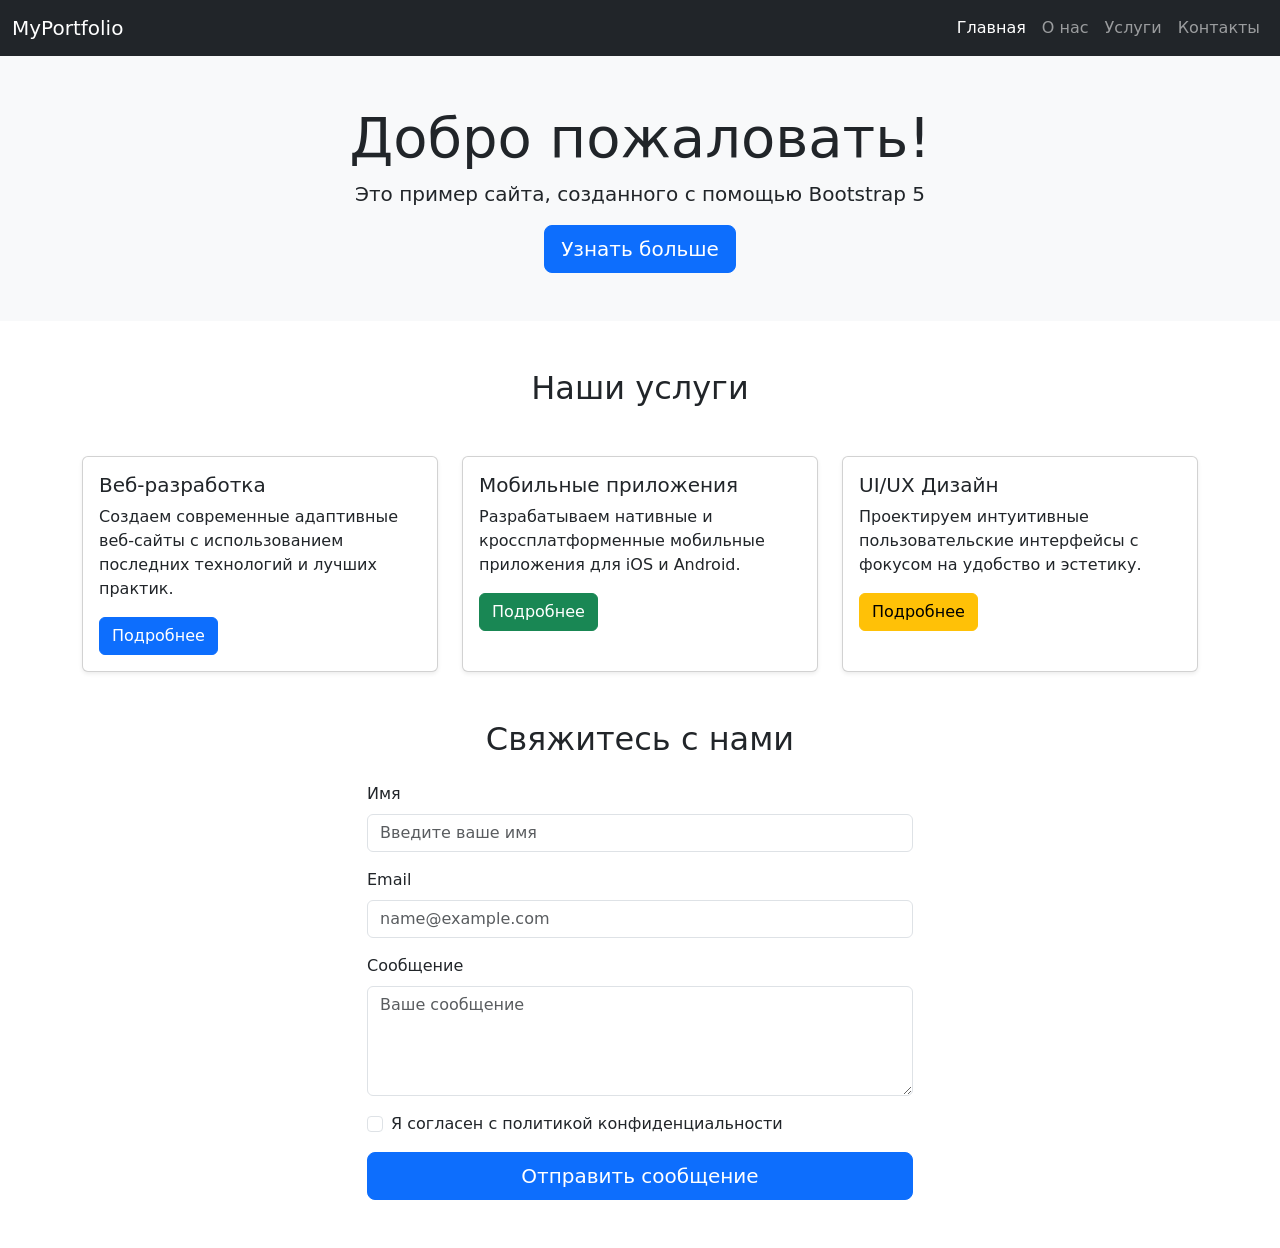
==== index.html @ 5bf91ae6 "Initial commit" ====
<!DOCTYPE html>
<html lang="en">

<head>
    <meta charset="UTF-8">
    <meta name="viewport" content="width=device-width, initial-scale=1.0">
    <title>Bootstrab Lab</title>
    <link href="https://cdn.jsdelivr.net/npm/bootstrap@5.3.8/dist/css/bootstrap.min.css" rel="stylesheet"
        integrity="sha384-sRIl4kxILFvY47J16cr9ZwB07vP4J8+LH7qKQnuqkuIAvNWLzeN8tE5YBujZqJLB" crossorigin="anonymous">
    <link rel="stylesheet" href="custom.css">
</head>

<body>
    <!-- Навигационная панель -->
    <nav class="navbar navbar-expand-lg navbar-dark bg-dark">
        <div class="container-fluid">
            <a class="navbar-brand" href="#">MyPortfolio</a>
            <!-- Кнопка для мобильного меню -->
            <button class="navbar-toggler" type="button" data-bs-toggle="collapse" data-bs-target="#navbarNav"
                aria-controls="navbarNav" aria-expanded="false" aria-label="Toggle navigation">
                <span class="navbar-toggler-icon"></span>
            </button>
            <!-- Пункты меню -->
            <div class="collapse navbar-collapse" id="navbarNav">
                <ul class="navbar-nav ms-auto">
                    <li class="nav-item">
                        <a class="nav-link active" href="#home">Главная</a>
                    </li>
                    <li class="nav-item">
                        <a class="nav-link" href="#about">О нас</a>
                    </li>
                    <li class="nav-item">
                        <a class="nav-link" href="#services">Услуги</a>
                    </li>
                    <li class="nav-item">
                        <a class="nav-link" href="#contact">Контакты</a>
                    </li>
                </ul>
            </div>
        </div>
    </nav>
    <!-- Hero секция -->
    <div class="container-fluid bg-light py-5" id="home">
        <div class="container text-center">
            <h1 class="display-4">Добро пожаловать!</h1>
            <p class="lead">Это пример сайта, созданного с помощью Bootstrap 5</p>
            <button class="btn btn-primary btn-lg">Узнать больше</button>
        </div>
    </div>

    <!-- Секция с карточками -->
    <div class="container my-5" id="services">
        <h2 class="text-center mb-5">Наши услуги</h2>
        <div class="row g-4">
            <!-- Карточка 1 -->
            <div class="col-12 col-md-6 col-lg-4">
                <div class="card h-100 shadow-sm">
                    <div class="card-body">
                        <h5 class="card-title">Веб-разработка</h5>
                        <p class="card-text">
                            Создаем современные адаптивные веб-сайты с использованием
                            последних технологий и лучших практик.
                        </p>
                        <a href="#" class="btn btn-primary">Подробнее</a>
                    </div>
                </div>
            </div>
            <!-- Карточка 2 -->
            <div class="col-12 col-md-6 col-lg-4">
                <div class="card h-100 shadow-sm">
                    <div class="card-body">
                        <h5 class="card-title">Мобильные приложения</h5>
                        <p class="card-text">
                            Разрабатываем нативные и кроссплатформенные мобильные приложения
                            для iOS и Android.
                        </p>
                        <a href="#" class="btn btn-success">Подробнее</a>
                    </div>
                </div>
            </div>
            <!-- Карточка 3 -->
            <div class="col-12 col-md-6 col-lg-4">
                <div class="card h-100 shadow-sm">
                    <div class="card-body">
                        <h5 class="card-title">UI/UX Дизайн</h5>
                        <p class="card-text">
                            Проектируем интуитивные пользовательские интерфейсы с фокусом на
                            удобство и эстетику.
                        </p>
                        <a href="#" class="btn btn-warning">Подробнее</a>
                    </div>
                </div>
            </div>
        </div>
    </div>

    <!-- Секция с формой -->
    <div class="container my-5" id="contact">
        <div class="row justify-content-center">
            <div class="col-lg-6">
                <h2 class="text-center mb-4">Свяжитесь с нами</h2>
                <form id="contactForm" class="needs-validation" novalidate>
                    <!-- Имя -->
                    <div class="mb-3">
                        <label for="name" class="form-label">Имя</label>
                        <input type="text" class="form-control" id="name" placeholder="Введите ваше имя" required />
                        <div class="invalid-feedback">Пожалуйста, введите ваше имя</div>
                    </div>
                    <!-- Email -->
                    <div class="mb-3">
                        <label for="email" class="form-label">Email</label>
                        <input type="email" class="form-control" id="email" placeholder="name@example.com" required />
                        <div class="invalid-feedback">
                            Пожалуйста, введите корректный email
                        </div>
                    </div>
                    <!-- Сообщение -->
                    <div class="mb-3">
                        <label for="message" class="form-label">Сообщение</label>
                        <textarea class="form-control" id="message" rows="4" placeholder="Ваше сообщение"
                            required></textarea>
                        <div class="invalid-feedback">Пожалуйста, введите сообщение</div>
                    </div>
                    <!-- Checkbox -->
                    <div class="mb-3 form-check">
                        <input type="checkbox" class="form-check-input" id="agree" required />
                        <label class="form-check-label" for="agree">
                            Я согласен с политикой конфиденциальности
                        </label>
                        <div class="invalid-feedback">
                            Вы должны согласиться с условиями
                        </div>
                    </div>
                    <!-- Кнопка отправки -->
                    <div class="d-grid">
                        <button type="submit" class="btn btn-primary btn-lg">
                            Отправить сообщение
                        </button>
                    </div>
                </form>
            </div>
        </div>
    </div>

    <script>
        // Валидация формы Bootstrap
        (function () {
            "use strict";
            const form = document.getElementById("contactForm");
            form.addEventListener(
                "submit",
                function (event) {
                    if (!form.checkValidity()) {
                        event.preventDefault();
                        event.stopPropagation();
                    } else {
                        event.preventDefault();
                        alert("Форма успешно отправлена!");
                        form.reset();
                        form.classList.remove("was-validated");
                    }
                    form.classList.add("was-validated");
                },
                false
            );
        })();
    </script>

    <script src="https://cdn.jsdelivr.net/npm/bootstrap@5.3.8/dist/js/bootstrap.bundle.min.js"
        integrity="sha384-FKyoEForCGlyvwx9Hj09JcYn3nv7wiPVlz7YYwJrWVcXK/BmnVDxM+D2scQbITxI" crossorigin="anonymous">
        </script>

</body>

</html>
---- custom.css ----
.card {
    transition: transform 0.3s ease;

}

.card:hover {
    transform: scale(1.05);
}
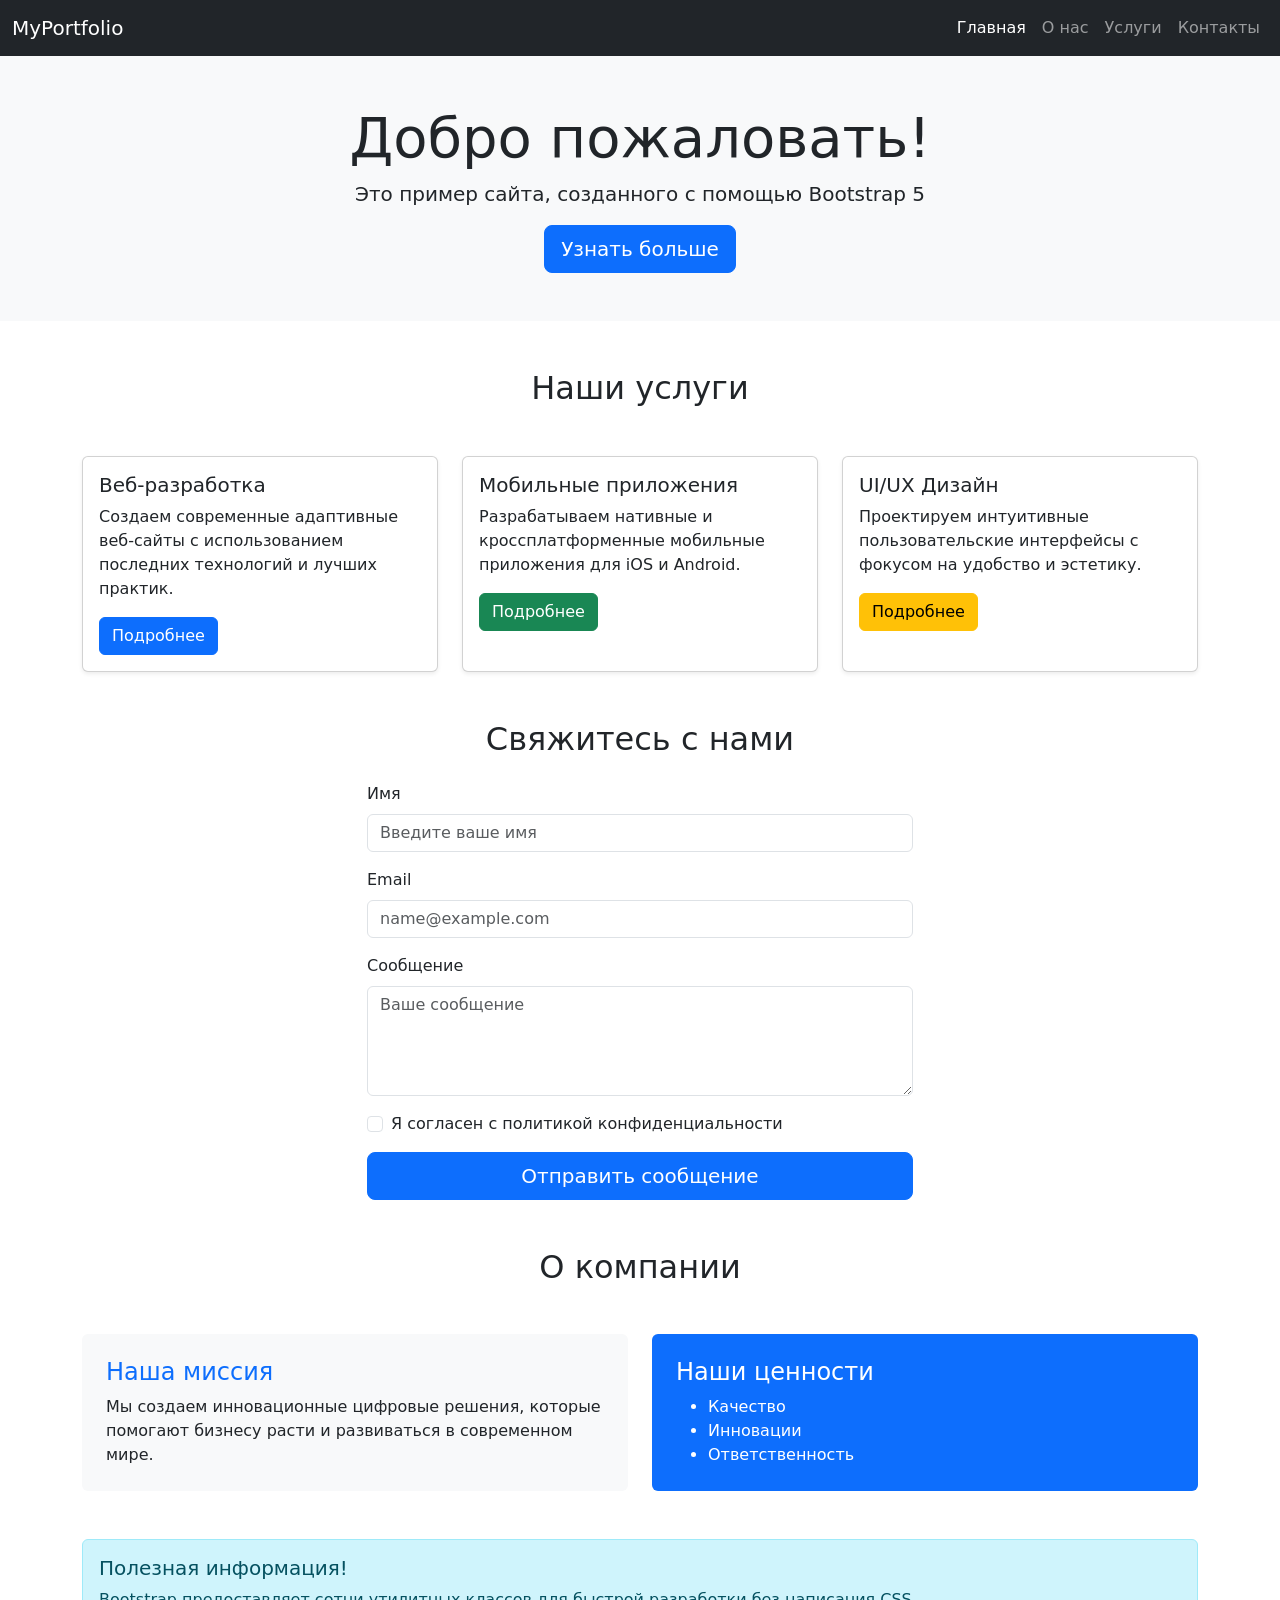
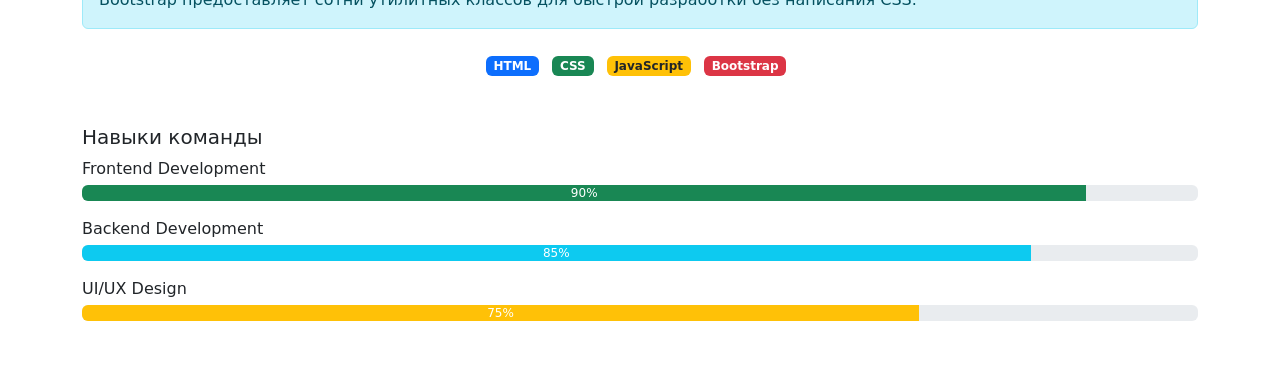
==== commit cf93b6cc: "Step 7: Bootstrap utility classes" ====
--- a/index.html
+++ b/index.html
@@ -138,6 +138,79 @@
                         </button>
                     </div>
                 </form>
+            </div>
+        </div>
+    </div>
+
+    <!-- Секция утилитных классов -->
+    <div class="container my-5" id="about">
+        <h2 class="text-center mb-5">О компании</h2>
+        <!-- Отступы и выравнивание -->
+        <div class="row">
+            <div class="col-md-6 mb-4">
+                <div class="p-4 bg-light rounded">
+                    <h4 class="text-primary">Наша миссия</h4>
+                    <p class="mb-0">
+                        Мы создаем инновационные цифровые решения, которые помогают
+                        бизнесу расти и развиваться в современном мире.
+                    </p>
+                </div>
+            </div>
+            <div class="col-md-6 mb-4">
+                <div class="p-4 bg-primary text-white rounded">
+                    <h4>Наши ценности</h4>
+                    <ul class="mb-0">
+                        <li>Качество</li>
+                        <li>Инновации</li>
+                        <li>Ответственность</li>
+                    </ul>
+                </div>
+            </div>
+        </div>
+        <!-- Примеры утилитных классов -->
+        <div class="alert alert-info mt-4" role="alert">
+            <h5 class="alert-heading">Полезная информация!</h5>
+            <p class="mb-0">
+                Bootstrap предоставляет сотни утилитных классов для быстрой разработки
+                без написания CSS.
+            </p>
+        </div>
+        <!-- Бейджи и кнопки -->
+        <div class="text-center mt-4">
+            <span class="badge bg-primary me-2">HTML</span>
+            <span class="badge bg-success me-2">CSS</span>
+            <span class="badge bg-warning text-dark me-2">JavaScript</span>
+            <span class="badge bg-danger me-2">Bootstrap</span>
+        </div>
+        <!-- Прогресс-бары -->
+        <div class="mt-5">
+            <h5>Навыки команды</h5>
+            <div class="mb-3">
+                <label class="mb-1">Frontend Development</label>
+                <div class="progress">
+                    <div class="progress-bar bg-success" role="progressbar" style="width: 90%" aria-valuenow="90"
+                        aria-valuemin="0" aria-valuemax="100">
+                        90%
+                    </div>
+                </div>
+            </div>
+            <div class="mb-3">
+                <label class="mb-1">Backend Development</label>
+                <div class="progress">
+                    <div class="progress-bar bg-info" role="progressbar" style="width: 85%" aria-valuenow="85"
+                        aria-valuemin="0" aria-valuemax="100">
+                        85%
+                    </div>
+                </div>
+            </div>
+            <div class="mb-3">
+                <label class="mb-1">UI/UX Design</label>
+                <div class="progress">
+                    <div class="progress-bar bg-warning" role="progressbar" style="width: 75%" aria-valuenow="75"
+                        aria-valuemin="0" aria-valuemax="100">
+                        75%
+                    </div>
+                </div>
             </div>
         </div>
     </div>
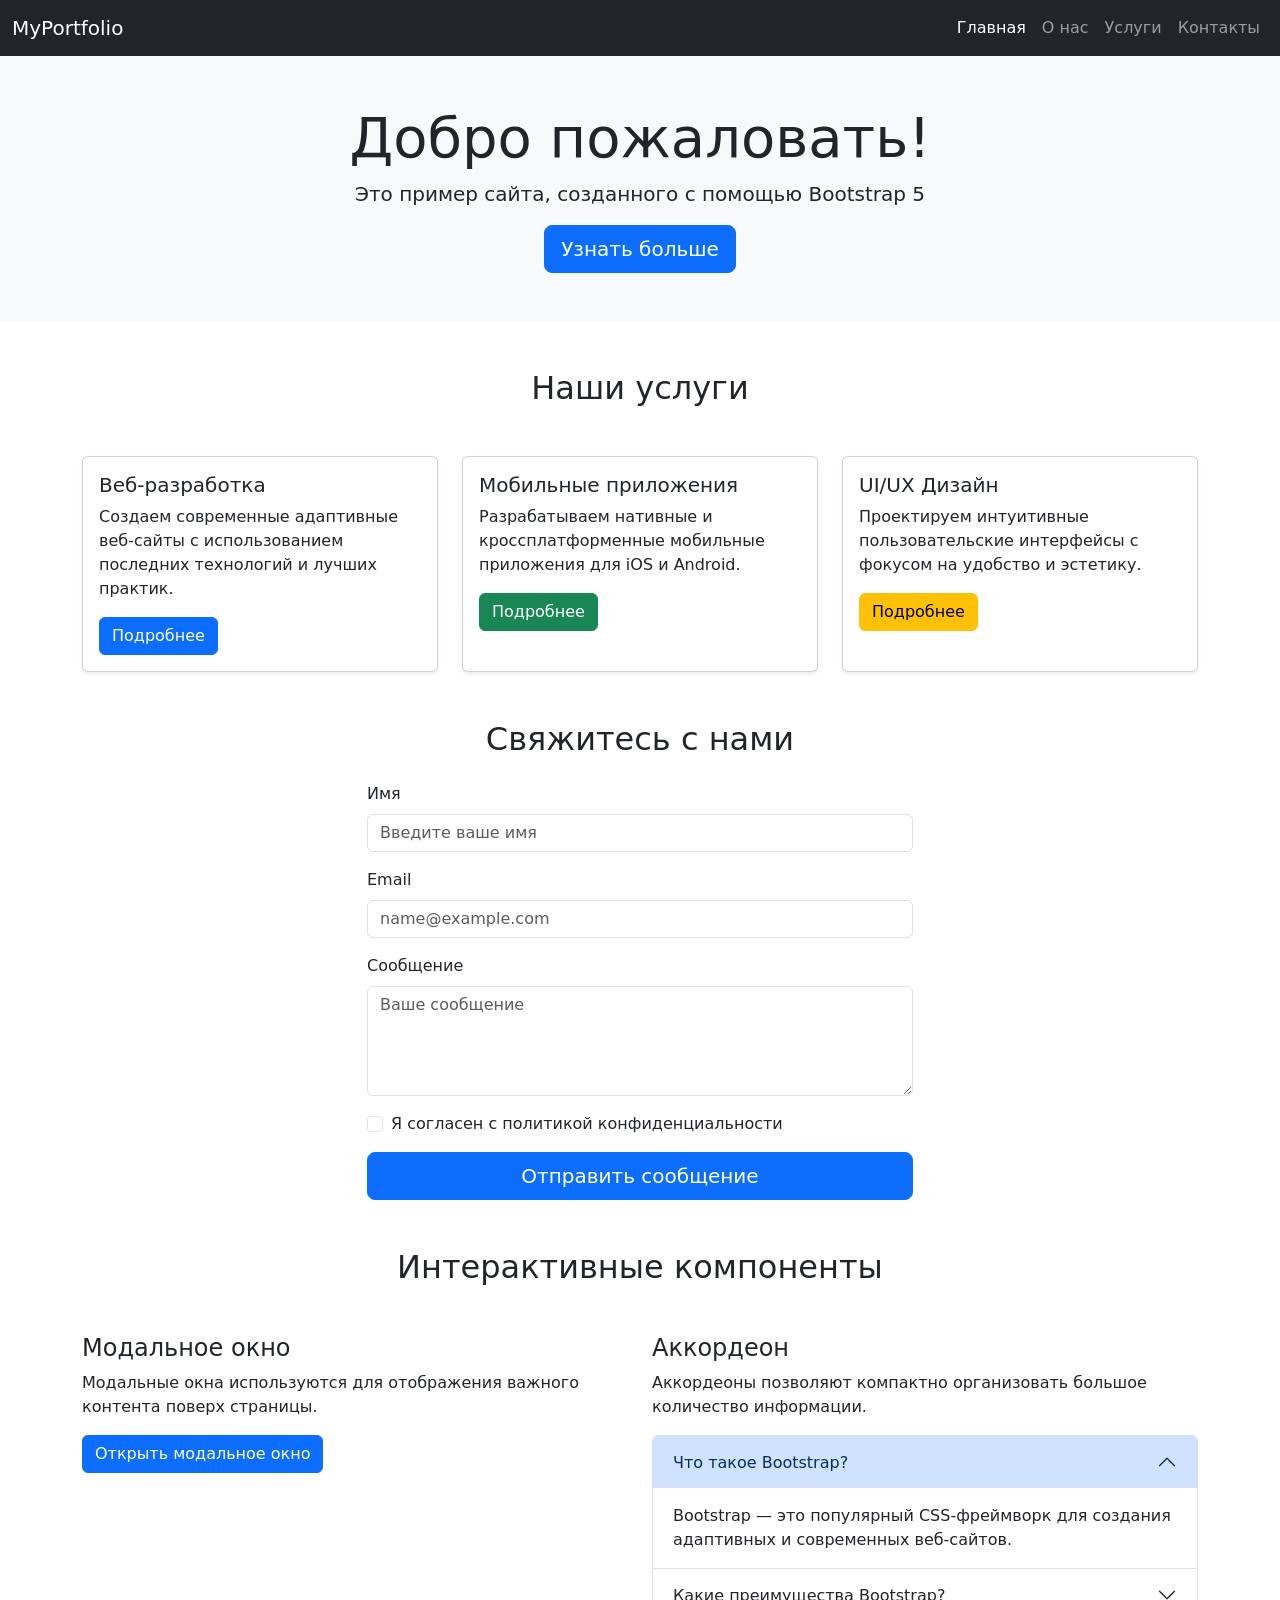
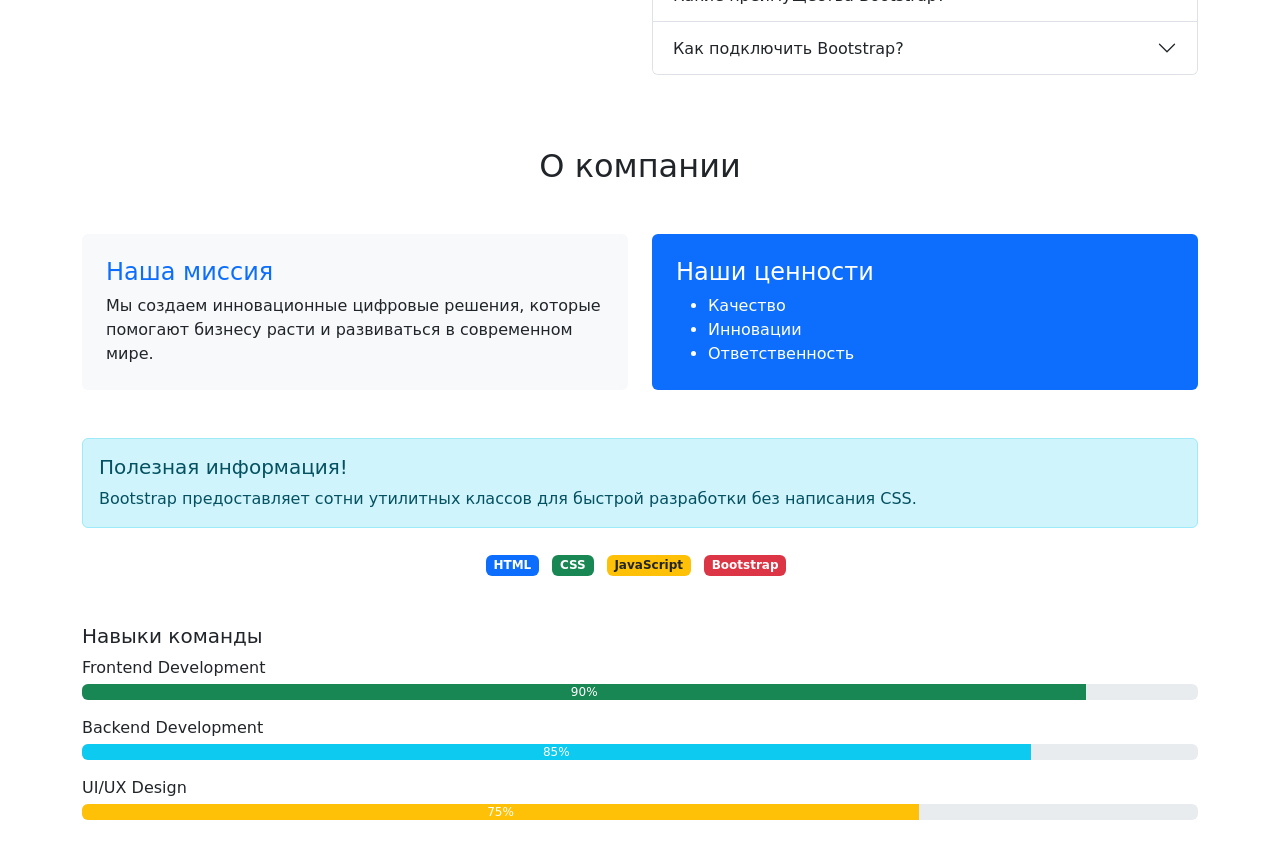
==== commit 83372891: "Step 8: Bootstrap modal and accordion" ====
--- a/index.html
+++ b/index.html
@@ -142,6 +142,111 @@
         </div>
     </div>
 
+    <!-- Секция с модальным окном и аккордеоном -->
+    <div class="container my-5">
+        <h2 class="text-center mb-5">Интерактивные компоненты</h2>
+        <div class="row">
+            <!-- Модальное окно -->
+            <div class="col-md-6 mb-4">
+                <h4>Модальное окно</h4>
+                <p>
+                    Модальные окна используются для отображения важного контента поверх
+                    страницы.
+                </p>
+                <!-- Кнопка открытия модального окна -->
+                <button type="button" class="btn btn-primary" data-bs-toggle="modal" data-bs-target="#exampleModal">
+                    Открыть модальное окно
+                </button>
+                <!-- Само модальное окно -->
+                <div class="modal fade" id="exampleModal" tabindex="-1" aria-labelledby="exampleModalLabel"
+                    aria-hidden="true">
+                    <div class="modal-dialog modal-dialog-centered">
+                        <div class="modal-content">
+                            <div class="modal-header">
+                                <h5 class="modal-title" id="exampleModalLabel">
+                                    Добро пожаловать!
+                                </h5>
+                                <button type="button" class="btn-close" data-bs-dismiss="modal"
+                                    aria-label="Close"></button>
+                            </div>
+                            <div class="modal-body">
+                                Это пример модального окна Bootstrap. Здесь может быть любой
+                                контент: текст, формы, изображения.
+                            </div>
+                            <div class="modal-footer">
+                                <button type="button" class="btn btn-secondary" data-bs-dismiss="modal">
+                                    Закрыть
+                                </button>
+                                <button type="button" class="btn btn-primary">
+                                    Сохранить изменения
+                                </button>
+                            </div>
+                        </div>
+                    </div>
+                </div>
+            </div>
+            <!-- Аккордеон -->
+            <div class="col-md-6 mb-4">
+                <h4>Аккордеон</h4>
+                <p>
+                    Аккордеоны позволяют компактно организовать большое количество
+                    информации.
+                </p>
+                <div class="accordion" id="accordionExample">
+                    <!-- Элемент 1 -->
+                    <div class="accordion-item">
+                        <h2 class="accordion-header" id="headingOne">
+                            <button class="accordion-button" type="button" data-bs-toggle="collapse"
+                                data-bs-target="#collapseOne" aria-expanded="true" aria-controls="collapseOne">
+                                Что такое Bootstrap?
+                            </button>
+                        </h2>
+                        <div id="collapseOne" class="accordion-collapse collapse show" aria-labelledby="headingOne"
+                            data-bs-parent="#accordionExample">
+                            <div class="accordion-body">
+                                Bootstrap — это популярный CSS-фреймворк для создания
+                                адаптивных и современных веб-сайтов.
+                            </div>
+                        </div>
+                    </div>
+                    <!-- Элемент 2 -->
+                    <div class="accordion-item">
+                        <h2 class="accordion-header" id="headingTwo">
+                            <button class="accordion-button collapsed" type="button" data-bs-toggle="collapse"
+                                data-bs-target="#collapseTwo" aria-expanded="false" aria-controls="collapseTwo">
+                                Какие преимущества Bootstrap?
+                            </button>
+                        </h2>
+                        <div id="collapseTwo" class="accordion-collapse collapse" aria-labelledby="headingTwo"
+                            data-bs-parent="#accordionExample">
+                            <div class="accordion-body">
+                                Быстрая разработка, готовые компоненты, адаптивность,
+                                кроссбраузерность и большое сообщество разработчиков.
+                            </div>
+                        </div>
+                    </div>
+                    <!-- Элемент 3 -->
+                    <div class="accordion-item">
+                        <h2 class="accordion-header" id="headingThree">
+                            <button class="accordion-button collapsed" type="button" data-bs-toggle="collapse"
+                                data-bs-target="#collapseThree" aria-expanded="false" aria-controls="collapseThree">
+                                Как подключить Bootstrap?
+                            </button>
+                        </h2>
+                        <div id="collapseThree" class="accordion-collapse collapse" aria-labelledby="headingThree"
+                            data-bs-parent="#accordionExample">
+                            <div class="accordion-body">
+                                Bootstrap можно подключить через CDN (быстро) или установить
+                                локально через npm (для продакшн-проектов).
+                            </div>
+                        </div>
+                    </div>
+                </div>
+            </div>
+        </div>
+    </div>
+
+
     <!-- Секция утилитных классов -->
     <div class="container my-5" id="about">
         <h2 class="text-center mb-5">О компании</h2>
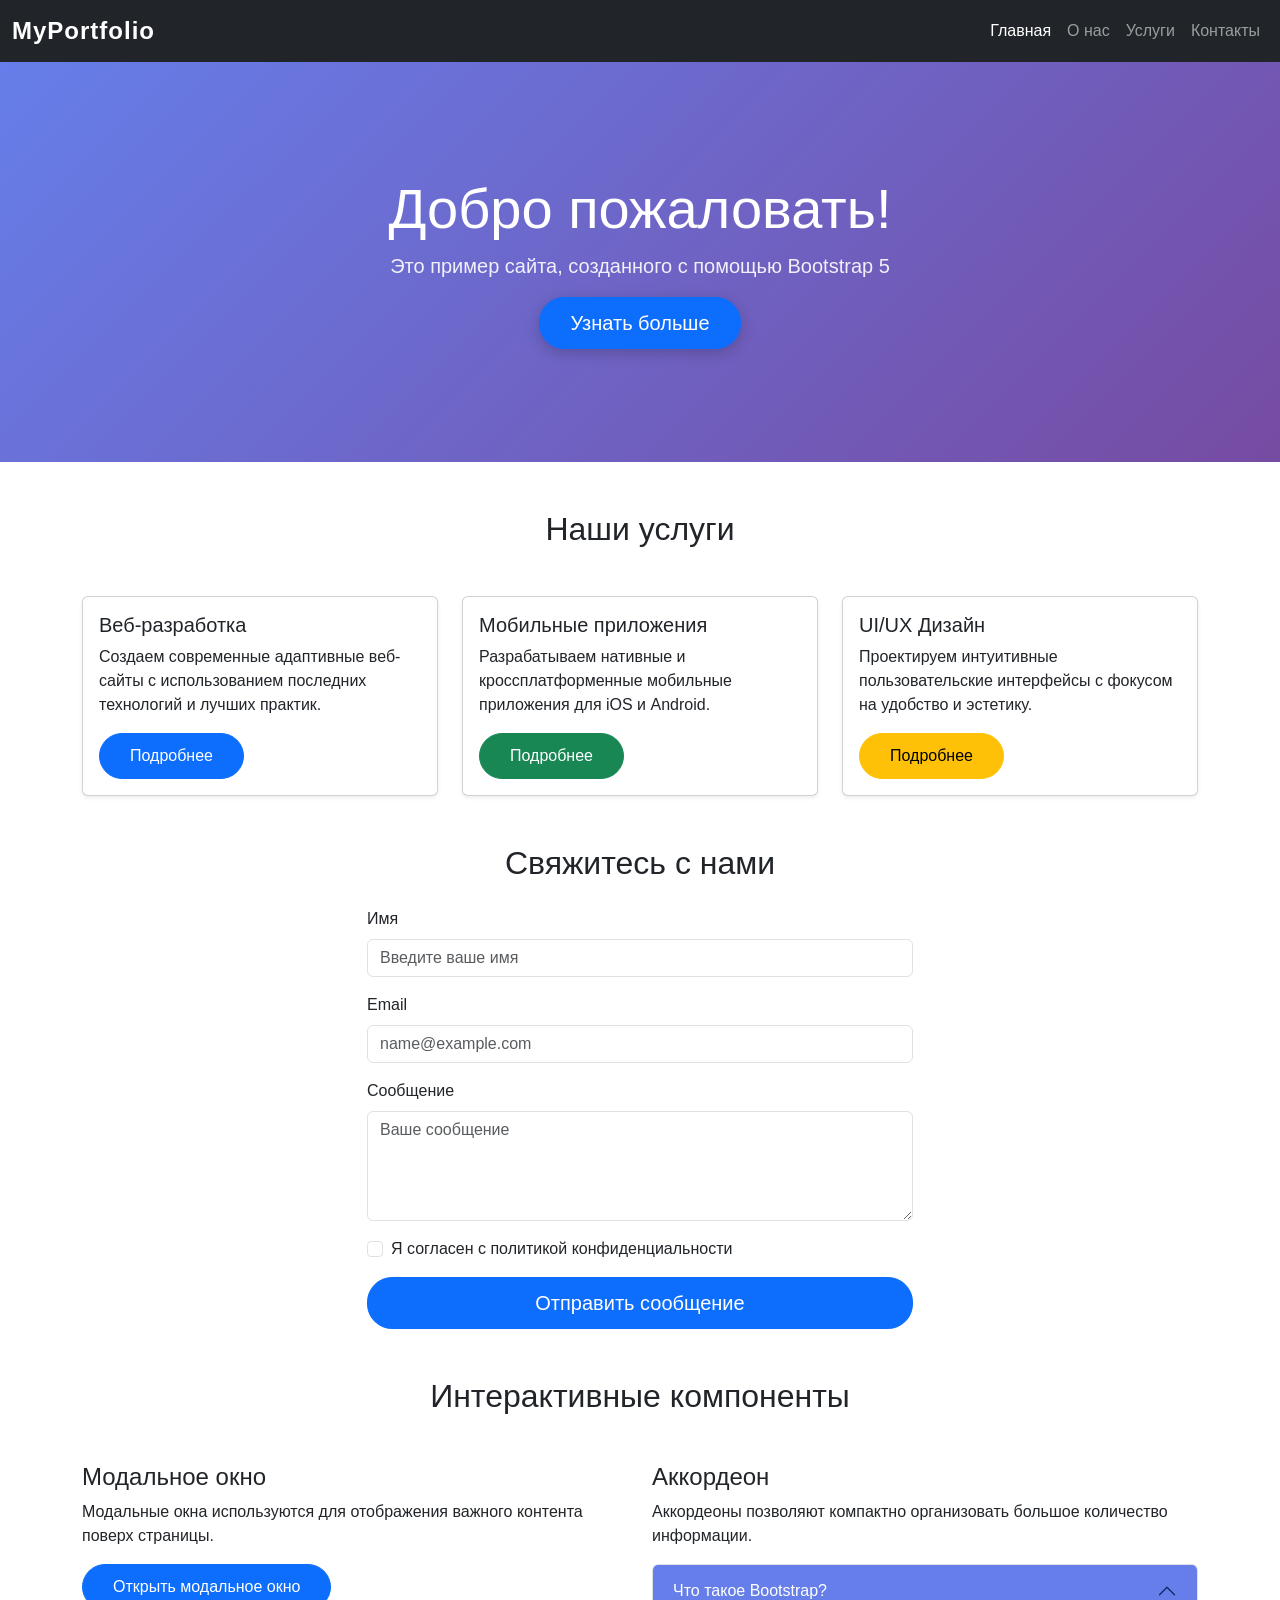
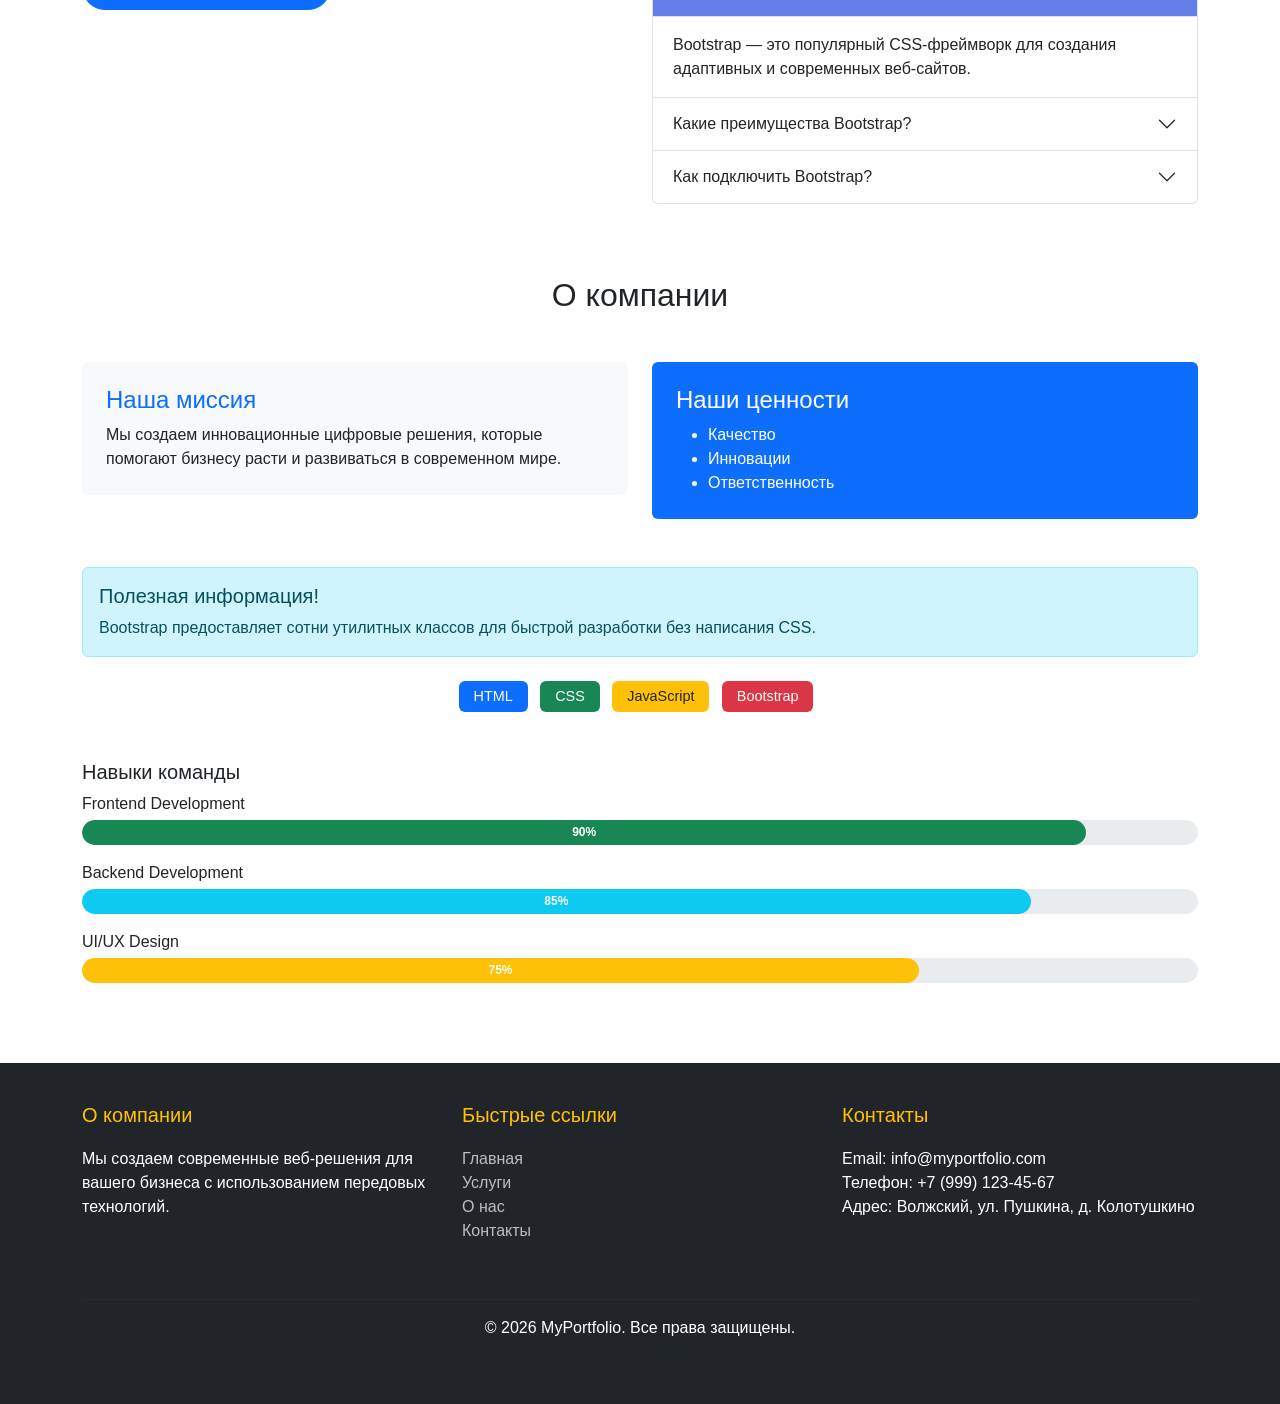
==== commit d1ddd042: "Step 9: custom CSS styles for Bootstrap" ====
--- a/index.html
+++ b/index.html
@@ -320,6 +320,43 @@
         </div>
     </div>
 
+    <!-- Футер -->
+    <footer>
+        <div class="container">
+            <div class="row">
+                <div class="col-md-4 mb-4">
+                    <h5>О компании</h5>
+                    <p>
+                        Мы создаем современные веб-решения для вашего бизнеса с
+                        использованием передовых технологий.
+                    </p>
+                </div>
+                <div class="col-md-4 mb-4">
+                    <h5>Быстрые ссылки</h5>
+                    <ul class="list-unstyled">
+                        <li><a href="#home">Главная</a></li>
+                        <li><a href="#services">Услуги</a></li>
+                        <li><a href="#about">О нас</a></li>
+                        <li><a href="#contact">Контакты</a></li>
+                    </ul>
+                </div>
+                <div class="col-md-4 mb-4">
+                    <h5>Контакты</h5>
+                    <ul class="list-unstyled">
+                        <li>Email: info@myportfolio.com</li>
+                        <li>Телефон: +7 (999) 123-45-67</li>
+                        <li>Адрес: Волжский, ул. Пушкина, д. Колотушкино</li>
+                    </ul>
+                </div>
+            </div>
+            <hr style="border-color: rgba(255, 255, 255, 0.1)" />
+            <div class="text-center mt-3">
+                <p class="mb-0">&copy; 2026 MyPortfolio. Все права защищены.</p>
+                <p class="mb-0 text-muted">Создано с помощью Bootstrap 5</p>
+            </div>
+        </div>
+    </footer>
+
     <script>
         // Валидация формы Bootstrap
         (function () {
--- a/custom.css
+++ b/custom.css
@@ -5,4 +5,147 @@
 
 .card:hover {
     transform: scale(1.05);
+}
+
+/* Общие стили */
+body {
+    font-family: "Segoe UI", Tahoma, Geneva, Verdana, sans-serif;
+}
+
+/* Кастомные цвета для навбара */
+.navbar-brand {
+    font-weight: bold;
+    font-size: 1.5rem;
+    letter-spacing: 1px;
+}
+
+.navbar-dark .navbar-nav .nav-link:hover {
+    color: #ffc107 !important;
+    transition: color 0.3s ease;
+}
+
+/* Улучшение Hero-секции */
+#home {
+    background: linear-gradient(135deg, #667eea 0%, #764ba2 100%);
+    color: white;
+    min-height: 400px;
+    display: flex;
+    align-items: center;
+}
+
+#home h1 {
+    color: white;
+}
+
+#home .lead {
+    color: rgba(255, 255, 255, 0.9);
+}
+
+#home .btn {
+    box-shadow: 0 4px 15px rgba(0, 0, 0, 0.2);
+    transition: transform 0.3s ease;
+}
+
+#home .btn:hover {
+    transform: translateY(-3px);
+    box-shadow: 0 6px 20px rgba(0, 0, 0, 0.3);
+}
+
+/* Анимация для карточек */
+.card {
+    transition: transform 0.3s ease, box-shadow 0.3s ease;
+}
+
+.card:hover {
+    transform: translateY(-10px);
+    box-shadow: 0 10px 30px rgba(0, 0, 0, 0.15) !important;
+}
+
+/* Стилизация кнопок */
+.btn {
+    border-radius: 25px;
+    padding: 10px 30px;
+    font-weight: 500;
+    transition: all 0.3s ease;
+}
+
+/* Улучшение формы */
+.form-control:focus {
+    border-color: #667eea;
+    box-shadow: 0 0 0 0.2rem rgba(102, 126, 234, 0.25);
+}
+
+/* Анимация для бейджей */
+.badge {
+    padding: 8px 15px;
+    font-size: 0.9rem;
+    font-weight: 500;
+    transition: transform 0.2s ease;
+}
+
+.badge:hover {
+    transform: scale(1.1);
+    cursor: pointer;
+}
+
+/* Стилизация прогресс-баров */
+.progress {
+    height: 25px;
+    border-radius: 15px;
+    background-color: #e9ecef;
+}
+
+.progress-bar {
+    border-radius: 15px;
+    font-weight: bold;
+    line-height: 25px;
+}
+
+/* Улучшение аккордеона */
+.accordion-button:not(.collapsed) {
+    background-color: #667eea;
+    color: white;
+}
+
+.accordion-button:focus {
+    box-shadow: none;
+    border-color: #667eea;
+}
+
+/* Футер */
+footer {
+    background-color: #212529;
+    color: white;
+    padding: 40px 0;
+    margin-top: 80px;
+}
+
+footer h5 {
+    color: #ffc107;
+    margin-bottom: 20px;
+}
+
+footer a {
+    color: rgba(255, 255, 255, 0.7);
+    text-decoration: none;
+    transition: color 0.3s ease;
+}
+
+footer a:hover {
+    color: #ffc107;
+}
+
+/* Адаптивность */
+@media (max-width: 768px) {
+    #home {
+        min-height: 300px;
+    }
+
+    #home h1 {
+        font-size: 2rem;
+    }
+
+    .card {
+        margin-bottom: 20px;
+    }
 }
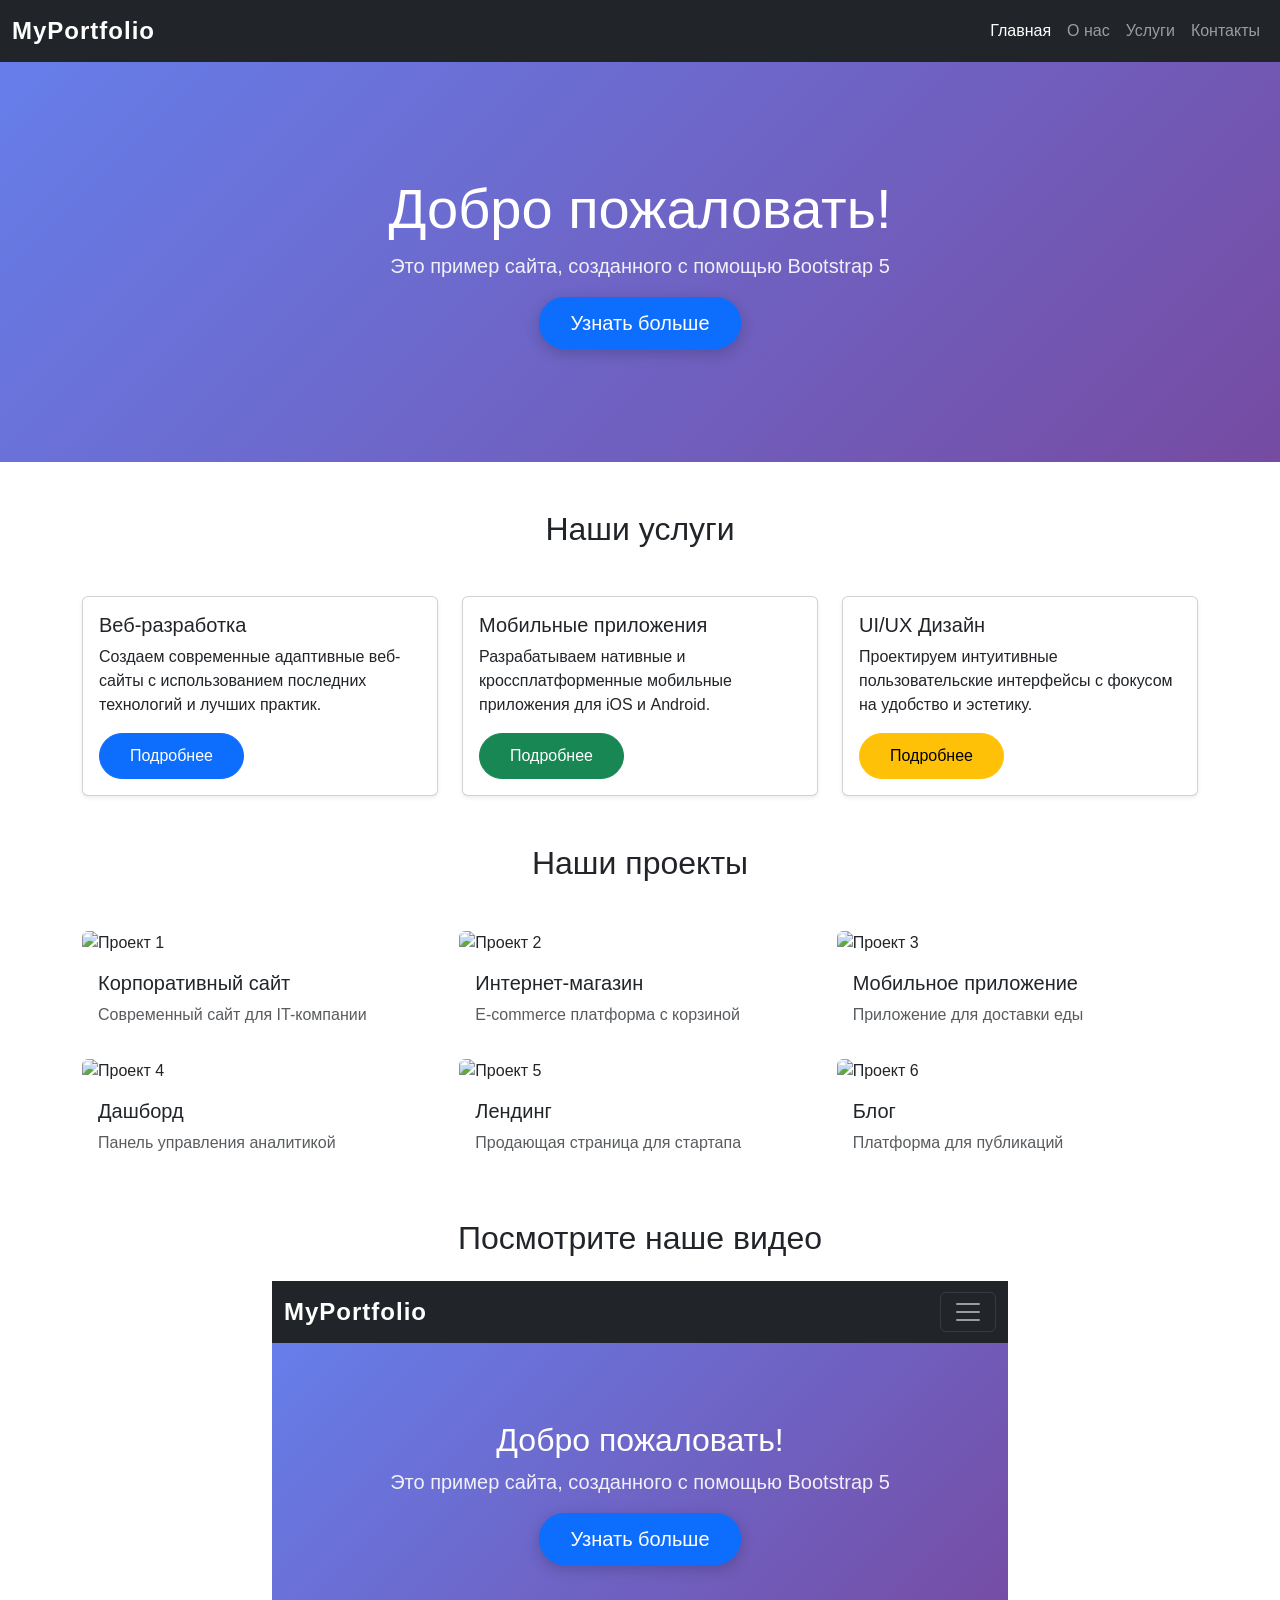
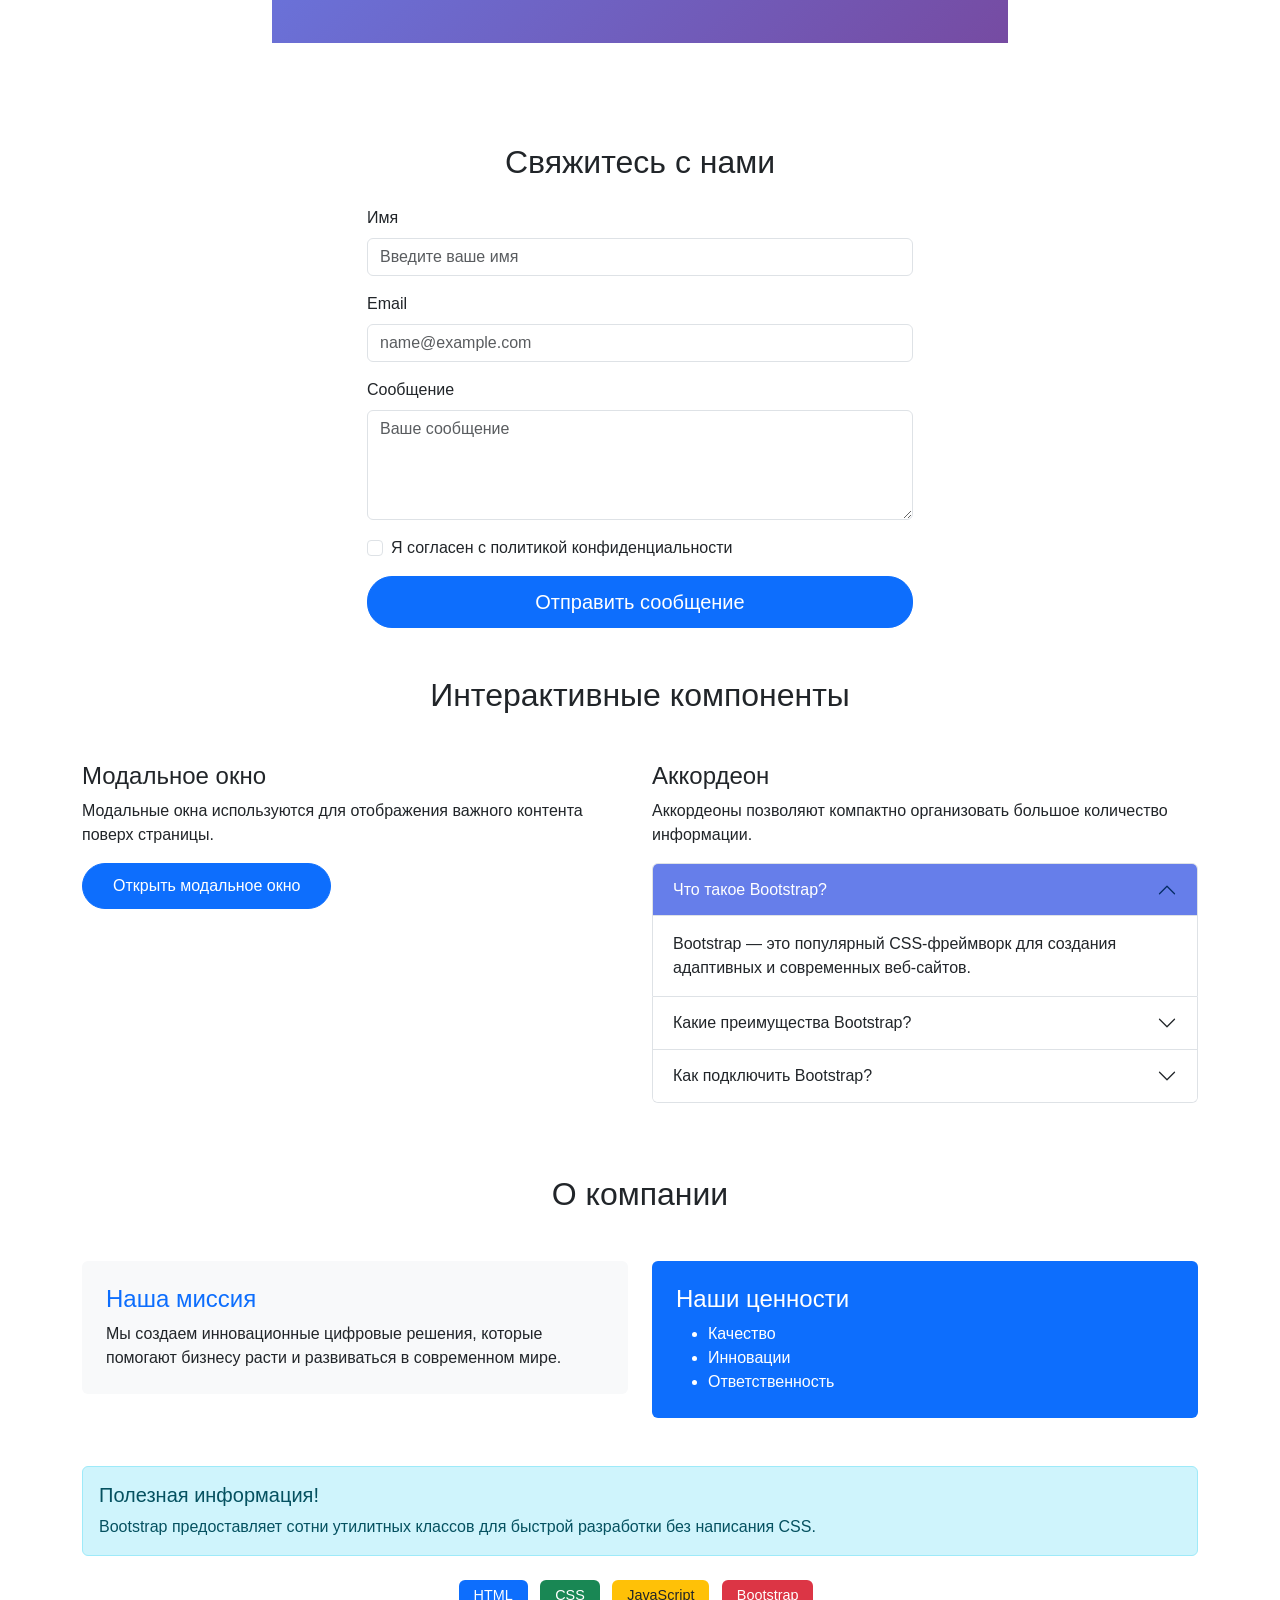
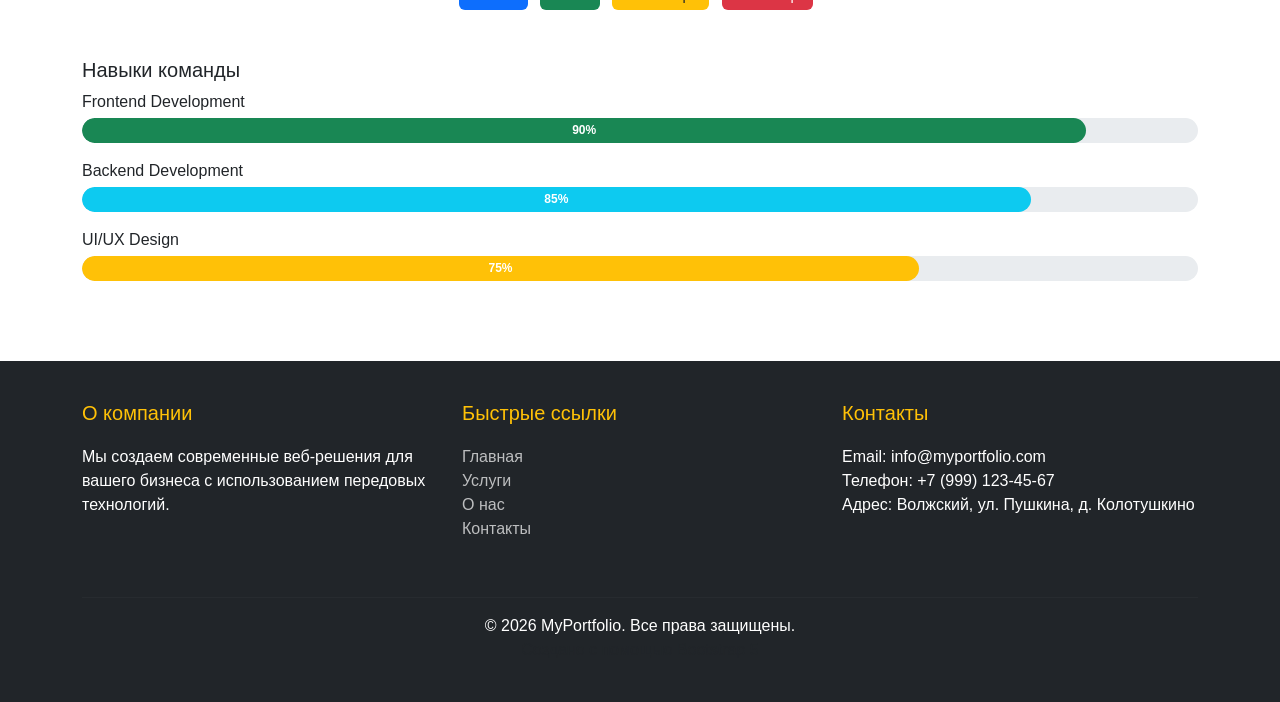
==== commit 39576bc2: "Step 10: responsive images and embedded media" ====
--- a/index.html
+++ b/index.html
@@ -94,6 +94,91 @@
         </div>
     </div>
 
+    <!-- Секция с галереей изображений -->
+    <div class="container my-5">
+        <h2 class="text-center mb-5">Наши проекты</h2>
+        <div class="row g-3">
+            <div class="col-12 col-sm-6 col-lg-4">
+                <div class="card border-0">
+                    <img src="https://placeholder.apptor.studio/200/200/product1.png"
+                        class="card-img-top img-fluid rounded" alt="Проект 1" />
+                    <div class="card-body">
+                        <h5 class="card-title">Корпоративный сайт</h5>
+                        <p class="card-text text-muted">
+                            Современный сайт для IT-компании
+                        </p>
+                    </div>
+                </div>
+            </div>
+            <div class="col-12 col-sm-6 col-lg-4">
+                <div class="card border-0">
+                    <img src="https://placeholder.apptor.studio/200/200/product2.png"
+                        class="card-img-top img-fluid rounded" alt="Проект 2" />
+                    <div class="card-body">
+                        <h5 class="card-title">Интернет-магазин</h5>
+                        <p class="card-text text-muted">
+                            E-commerce платформа с корзиной
+                        </p>
+                    </div>
+                </div>
+            </div>
+            <div class="col-12 col-sm-6 col-lg-4">
+                <div class="card border-0">
+                    <img src="https://placeholder.apptor.studio/200/200/product3.png"
+                        class="card-img-top img-fluid rounded" alt="Проект 3" />
+                    <div class="card-body">
+                        <h5 class="card-title">Мобильное приложение</h5>
+                        <p class="card-text text-muted">Приложение для доставки еды</p>
+                    </div>
+                </div>
+            </div>
+            <div class="col-12 col-sm-6 col-lg-4">
+                <div class="card border-0">
+                    <img src="https://placeholder.apptor.studio/200/200/product4.png"
+                        class="card-img-top img-fluid rounded" alt="Проект 4" />
+                    <div class="card-body">
+                        <h5 class="card-title">Дашборд</h5>
+                        <p class="card-text text-muted">Панель управления аналитикой</p>
+                    </div>
+                </div>
+            </div>
+            <div class="col-12 col-sm-6 col-lg-4">
+                <div class="card border-0">
+                    <img src="https://placeholder.apptor.studio/200/200/product5.png"
+                        class="card-img-top img-fluid rounded" alt="Проект 5" />
+                    <div class="card-body">
+                        <h5 class="card-title">Лендинг</h5>
+                        <p class="card-text text-muted">
+                            Продающая страница для стартапа
+                        </p>
+                    </div>
+                </div>
+            </div>
+            <div class="col-12 col-sm-6 col-lg-4">
+                <div class="card border-0">
+                    <img src="https://placeholder.apptor.studio/200/200/product6.png"
+                        class="card-img-top img-fluid rounded" alt="Проект 6" />
+                    <div class="card-body">
+                        <h5 class="card-title">Блог</h5>
+                        <p class="card-text text-muted">Платформа для публикаций</p>
+                    </div>
+                </div>
+            </div>
+        </div>
+    </div>
+    <!-- Секция с встроенным видео -->
+    <div class="container my-5">
+        <h2 class="text-center mb-4">Посмотрите наше видео</h2>
+        <div class="row justify-content-center">
+            <div class="col-lg-8">
+                <div class="ratio ratio-16x9">
+                    <iframe src="#" title="Видео презентация" allowfullscreen></iframe>
+                </div>
+            </div>
+        </div>
+    </div>
+
+
     <!-- Секция с формой -->
     <div class="container my-5" id="contact">
         <div class="row justify-content-center">
